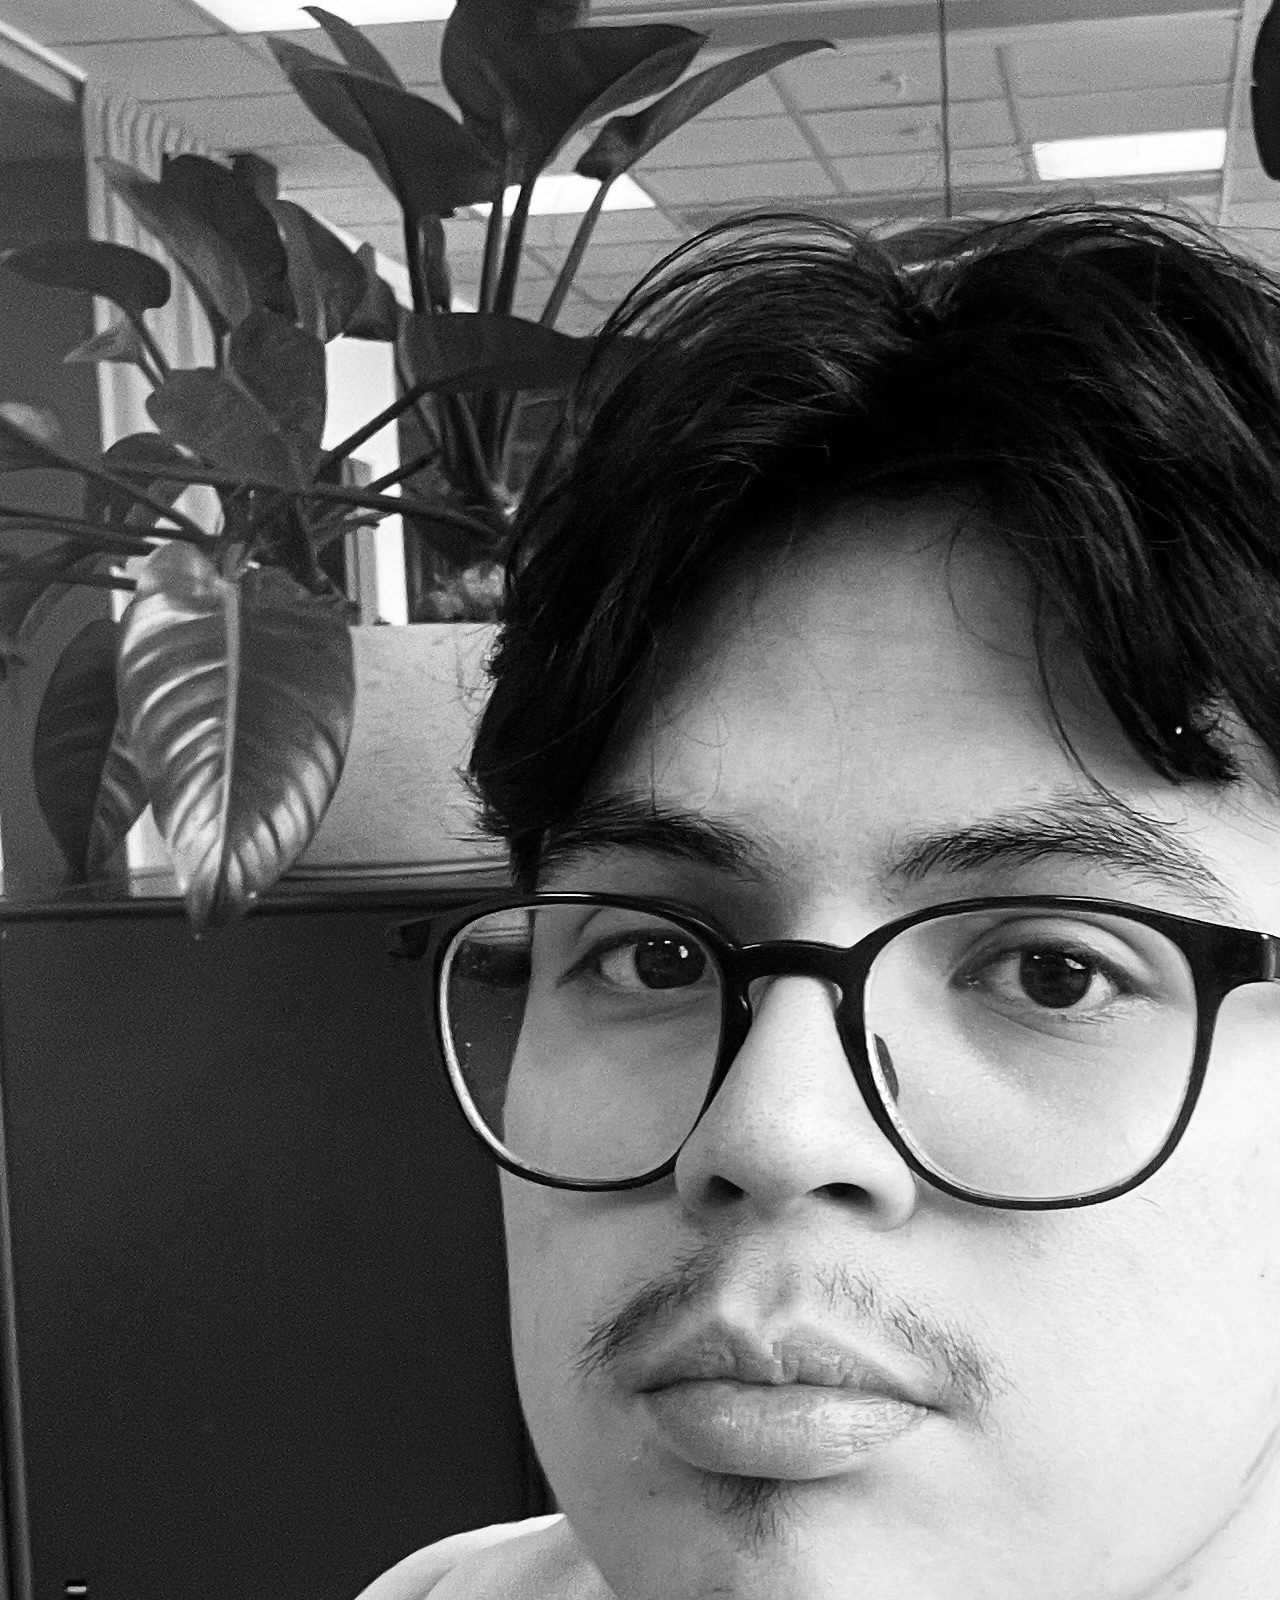
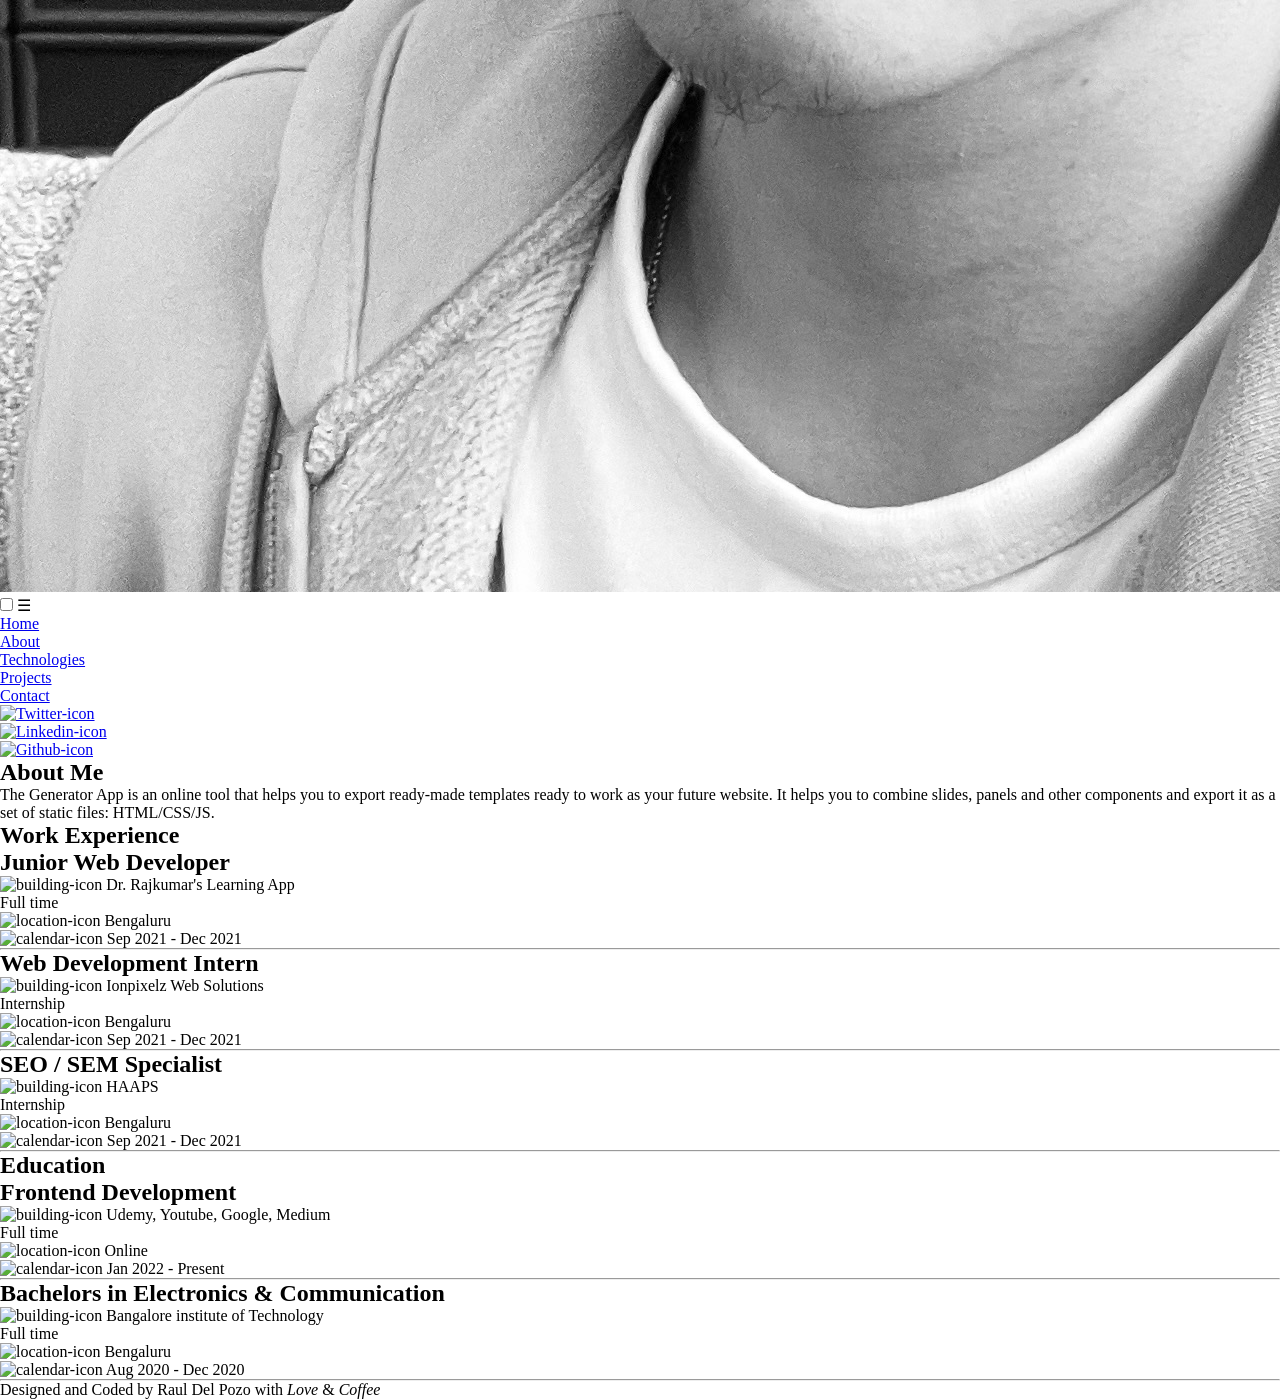
==== public/html/about.html @ 4fd84016 "Lagt till rätt mycket från den gamla uppgiften, för det mesta alla html och lite root element i base" ====
<!DOCTYPE html>
<html lang="en">
  <head>
    <meta charset="UTF-8">
    <meta name="viewport" content="width=device-width, initial-scale=1.0">
    <title>Raul's portfolio</title>
    <link rel="stylesheet" href="../css/about.css">
    <link rel="stylesheet" href="../css/base.css">
    <script type="module" src="js/main.js"></script>
  </head>
  <body>
      <header class="header">
        
        <a href="index.html" class="logo">
          <figure class="logo-image"><img src="../assets/portrait.jpeg" alt="Smaller portrait"></figure>
        </a>
      
      <!--menu button-->  

      <input type="checkbox" id="menu-toggle">
      <label for="menu-toggle" class="menu-button">☰</label>

      <nav class="nav">
        <ul>
          <li><a href="index.html">Home</a></li>
          <li><a href="about.html">About</a></li>
          <li><a href="tech.html">Technologies</a></li>
          <li><a href="projects.html">Projects</a></li>
          <li><a href="contacts.html">Contact</a></li>
        </ul>  
        <nav class="socials">
          <ul>
            <li>
              <a href="https://x.com/?lang=sv"><img src="images/twitter.png" alt="Twitter-icon"></a></li>
            <li>
              <a href="https://se.linkedin.com/"><img src="images/linkedin.png" alt="Linkedin-icon"></a></li>
            <li>
              <a href="https://github.com/"><img src="images/github.png" alt="Github-icon"></a></li>
          </ul>
        </nav>
      </nav>  

    </header>      

    <main>
        <section class="about">
            <h1>About Me</h1>
            <p>The Generator App is an online tool that helps you to export ready-made templates ready to work
                as your future website. It helps you to combine slides, panels and other components and export 
                it as a set of static files: HTML/CSS/JS.</p>
        </section>
            <section class="work-experience">
                <h1>Work Experience</h1>
                <article class="job">
                    <h2>Junior Web Developer</h2>
                    <p class="company"><img src="images/building.png" alt="building-icon"> Dr. Rajkumar's Learning App</p>
                    <p class="status">Full time</p>
                    <p class="location"><img src="images/location-pin.png" alt="location-icon"> Bengaluru</p>
                    <p class="dates"><img src="images/calendar.png" alt="calendar-icon"> Sep 2021 - Dec 2021</p>
                </article>    
                    <hr class="divider">
                <article class="job">
                    <h2>Web Development Intern</h2>
                    <p class="company"><img src="images/building.png" alt="building-icon"> Ionpixelz Web Solutions</p>
                    <p class="status">Internship</p>
                    <p class="location"><img src="images/location-pin.png" alt="location-icon"> Bengaluru</p>
                    <p class="dates"><img src="images/calendar.png" alt="calendar-icon"> Sep 2021 - Dec 2021</p>
                </article>
                    <hr class="divider">
                 <article class="job">
                    <h2>SEO / SEM Specialist</h2>
                    <p class="company"><img src="images/building.png" alt="building-icon"> HAAPS</p>
                    <p class="status">Internship</p>
                    <p class="location"><img src="images/location-pin.png" alt="location-icon"> Bengaluru</p>
                    <p class="dates"><img src="images/calendar.png" alt="calendar-icon"> Sep 2021 - Dec 2021</p>
                </article>
                    <hr class="divider">   
            </section>     
        <section class="education"> 
            <h1>Education</h1>
                <article class="program">
                    <h2>Frontend Development</h2>
                    <p class="school"><img src="images/building.png" alt="building-icon"> Udemy, Youtube, Google, Medium</p>
                    <p class="status">Full time</p>
                    <p class="location"><img src="images/location-pin.png" alt="location-icon"> Online</p>
                    <p class="dates"><img src="images/calendar.png" alt="calendar-icon"> Jan 2022 - Present</p>
                </article>
                    <hr class="divider">
                <article class="program">
                    <h2>Bachelors in Electronics & Communication</h2>
                    <p class="school"><img src="images/building.png" alt="building-icon"> Bangalore institute of Technology</p>
                    <p class="status">Full time</p>
                    <p class="location"><img src="images/location-pin.png" alt="location-icon"> Bengaluru</p>
                    <p class="dates"><img src="images/calendar.png" alt="calendar-icon"> Aug 2020 - Dec 2020</p>
                </article>
                    <hr class="divider">
        </section>        
    </main>

    <!--Footer-->  

    <footer>
      <p class="footer-text">Designed and Coded by Raul Del Pozo with <i>Love</i> & <i>Coffee</i></p>
    </footer>
    
    </body>

  </html>
---- public/css/base.css ----
@import url("https://fonts.googleapis.com/css2?family=DM+Sans:wght@400;500;600;700&family=Manrope:wght@400;500;600;700&display=swap");

:root {
    --color-text-primary: #1B2A33;
    --color-text-secondary: #5A6B65;
    --font-family-header: "Poppins", sans-serif;
    --font-family-body: "DM Sans", sans-serif;
    --color-background: #E6EFE2;
    --color-accent-primary: #2DBE7A;
    --color-accent-secondary: #E2506F;
}













/*Reset alla grundinställningar för alla element*/
* {
    margin: 0;
    padding: 0;
    box-sizing: border-box;
}
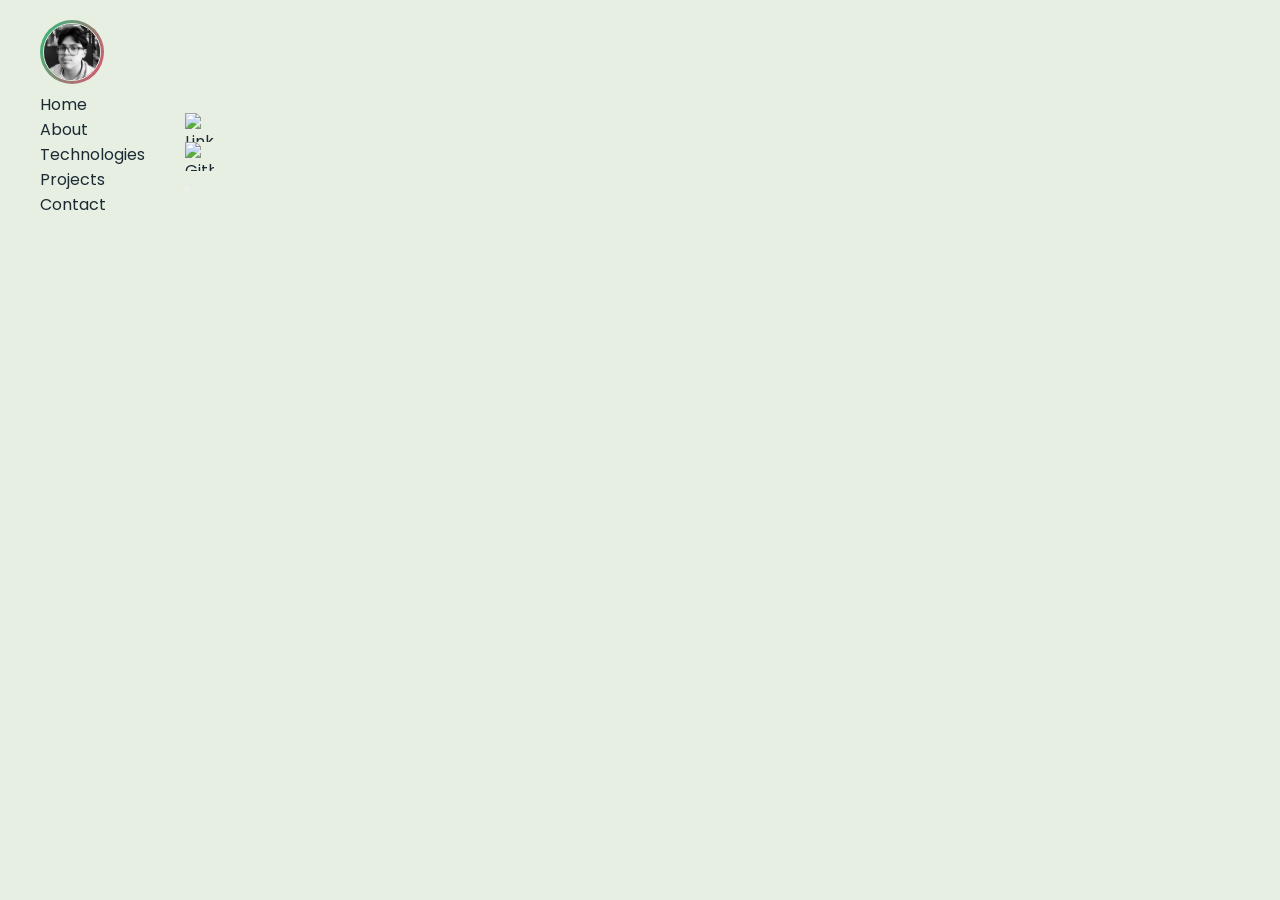
==== commit f6d2f220: "Lade till all base.css som kommer finnas på alla sidor. La lite html till about sidan som sedan komm" ====
--- a/public/html/about.html
+++ b/public/html/about.html
@@ -3,106 +3,48 @@
   <head>
     <meta charset="UTF-8">
     <meta name="viewport" content="width=device-width, initial-scale=1.0">
+    <meta name="theme-color" content="#E6EFE2">
     <title>Raul's portfolio</title>
+    <link rel="stylesheet" href="../css/base.css"/>
     <link rel="stylesheet" href="../css/about.css">
-    <link rel="stylesheet" href="../css/base.css">
-    <script type="module" src="js/main.js"></script>
+    <script src="js/main.js" defer></script>
   </head>
   <body>
       <header class="header">
         
-        <a href="index.html" class="logo">
-          <figure class="logo-image"><img src="../assets/portrait.jpeg" alt="Smaller portrait"></figure>
+        <a href="/public/index.html" class="logo">
+          <img src="../assets/portrait.jpeg" alt="Smaller portrait" aria-label="Raul-home">
         </a>
       
       <!--menu button-->  
 
-      <input type="checkbox" id="menu-toggle">
-      <label for="menu-toggle" class="menu-button">☰</label>
+      <button class="menu-button" type="button" aria-label="Toggle-menu" aria-expanded="false" aria-controls="site-nav">☰</button>
 
-      <nav class="nav">
-        <ul>
-          <li><a href="index.html">Home</a></li>
-          <li><a href="about.html">About</a></li>
-          <li><a href="tech.html">Technologies</a></li>
-          <li><a href="projects.html">Projects</a></li>
-          <li><a href="contacts.html">Contact</a></li>
+      <nav class="nav" id="site-nav" aria-label="Main">
+        <ul class="nav-list">
+          <li><a href="/public/index.html">Home</a></li>
+          <li><a href="html/about.html">About</a></li>
+          <li><a href="html/tech.html">Technologies</a></li>
+          <li><a href="html/projects.html">Projects</a></li>
+          <li><a href="html/contacts.html">Contact</a></li>
         </ul>  
         <nav class="socials">
           <ul>
             <li>
-              <a href="https://x.com/?lang=sv"><img src="images/twitter.png" alt="Twitter-icon"></a></li>
-            <li>
               <a href="https://se.linkedin.com/"><img src="images/linkedin.png" alt="Linkedin-icon"></a></li>
             <li>
               <a href="https://github.com/"><img src="images/github.png" alt="Github-icon"></a></li>
+            <li>
+              <button class="dark-mode-toggle" aria-label="Toggle dark mode"></button></li>
           </ul>
         </nav>
       </nav>  
-
-    </header>      
-
-    <main>
-        <section class="about">
-            <h1>About Me</h1>
-            <p>The Generator App is an online tool that helps you to export ready-made templates ready to work
-                as your future website. It helps you to combine slides, panels and other components and export 
-                it as a set of static files: HTML/CSS/JS.</p>
-        </section>
-            <section class="work-experience">
-                <h1>Work Experience</h1>
-                <article class="job">
-                    <h2>Junior Web Developer</h2>
-                    <p class="company"><img src="images/building.png" alt="building-icon"> Dr. Rajkumar's Learning App</p>
-                    <p class="status">Full time</p>
-                    <p class="location"><img src="images/location-pin.png" alt="location-icon"> Bengaluru</p>
-                    <p class="dates"><img src="images/calendar.png" alt="calendar-icon"> Sep 2021 - Dec 2021</p>
-                </article>    
-                    <hr class="divider">
-                <article class="job">
-                    <h2>Web Development Intern</h2>
-                    <p class="company"><img src="images/building.png" alt="building-icon"> Ionpixelz Web Solutions</p>
-                    <p class="status">Internship</p>
-                    <p class="location"><img src="images/location-pin.png" alt="location-icon"> Bengaluru</p>
-                    <p class="dates"><img src="images/calendar.png" alt="calendar-icon"> Sep 2021 - Dec 2021</p>
-                </article>
-                    <hr class="divider">
-                 <article class="job">
-                    <h2>SEO / SEM Specialist</h2>
-                    <p class="company"><img src="images/building.png" alt="building-icon"> HAAPS</p>
-                    <p class="status">Internship</p>
-                    <p class="location"><img src="images/location-pin.png" alt="location-icon"> Bengaluru</p>
-                    <p class="dates"><img src="images/calendar.png" alt="calendar-icon"> Sep 2021 - Dec 2021</p>
-                </article>
-                    <hr class="divider">   
-            </section>     
-        <section class="education"> 
-            <h1>Education</h1>
-                <article class="program">
-                    <h2>Frontend Development</h2>
-                    <p class="school"><img src="images/building.png" alt="building-icon"> Udemy, Youtube, Google, Medium</p>
-                    <p class="status">Full time</p>
-                    <p class="location"><img src="images/location-pin.png" alt="location-icon"> Online</p>
-                    <p class="dates"><img src="images/calendar.png" alt="calendar-icon"> Jan 2022 - Present</p>
-                </article>
-                    <hr class="divider">
-                <article class="program">
-                    <h2>Bachelors in Electronics & Communication</h2>
-                    <p class="school"><img src="images/building.png" alt="building-icon"> Bangalore institute of Technology</p>
-                    <p class="status">Full time</p>
-                    <p class="location"><img src="images/location-pin.png" alt="location-icon"> Bengaluru</p>
-                    <p class="dates"><img src="images/calendar.png" alt="calendar-icon"> Aug 2020 - Dec 2020</p>
-                </article>
-                    <hr class="divider">
-        </section>        
-    </main>
+    </header>    
 
     <!--Footer-->  
 
-    <footer>
-      <p class="footer-text">Designed and Coded by Raul Del Pozo with <i>Love</i> & <i>Coffee</i></p>
-    </footer>
-    
+     <footer>
+      <p class="footer-text">Designed and Coded by Raul Del Pozo with <i>Love</i> &amp; <i>Food</i></p>
+     </footer>
     </body>
-
   </html>
--- a/public/css/base.css
+++ b/public/css/base.css
@@ -1,30 +1,203 @@
-@import url("https://fonts.googleapis.com/css2?family=DM+Sans:wght@400;500;600;700&family=Manrope:wght@400;500;600;700&display=swap");
+@import url("https://fonts.googleapis.com/css2?family=DM+Sans:wght@400;500;600;700&family=Poppins:wght@400;500;600;700&display=swap");
 
 :root {
+     /*Text colors*/
     --color-text-primary: #1B2A33;
     --color-text-secondary: #5A6B65;
-    --font-family-header: "Poppins", sans-serif;
-    --font-family-body: "DM Sans", sans-serif;
     --color-background: #E6EFE2;
     --color-accent-primary: #2DBE7A;
     --color-accent-secondary: #E2506F;
-}
-
-
-
-
-
-
-
-
-
-
-
-
+    --gradient-accent: linear-gradient(120deg, var(--color-accent-primary), var(--color-accent-secondary));
+
+    /*Fonts*/
+    --font-family-header: "Poppins", sans-serif;
+    --font-family-body: "DM Sans", sans-serif;
+
+    /*Font sizes*/
+    --font-size-header: clamp(2rem, 6.6vw, 4rem);
+    --font-size-secondary-header: clamp(1.5rem, 4.5vw, 2.5rem);
+    --font-size-body:clamp(1rem, 2.5vw, 1.25rem);
+    --font-size-layout: clamp(0.5rem, 1vw, 0.75rem);
+
+    /*Layout*/
+    --side-padding: clamp(1.25rem, 11vw, 2.5rem);
+    
+}
 
 /*Reset alla grundinställningar för alla element*/
 * {
     margin: 0;
     padding: 0;
     box-sizing: border-box;
+}
+
+
+/*Gör allt fint och fokusbart*/
+:focus-visible { outline: 0.12rem solid var(--color-accent-secondary); outline-offset: 0.15rem; }
+
+ul { list-style: none; }
+
+a  { color: inherit; text-decoration: none; }
+
+img { max-width: 100%; }
+
+html { background: var(--color-background); }
+
+/*Menu for every page*/
+body {
+    max-width: 100%;
+    min-height: 100vh;
+    margin-inline: auto;
+    display: grid;
+    grid-template-rows: auto 1fr auto;
+    background: var(--color-background);
+    color: var(--color-text-primary);
+    font-family: var(--font-family-header);
+    }   
+
+
+
+.header {
+    display: flex;
+    flex-wrap: wrap;
+    align-items: center;
+    justify-content: space-between;
+    gap: 1rem 1.5rem;
+    padding: 1.25rem var(--side-padding) 0;
+    position: relative;
+}
+
+.logo {
+    display: inline-flex;
+    flex-direction: column;
+    align-items: flex-start;
+    width: var(--font-size-header);  
+    height: var(--font-size-header);
+    padding: 0.2rem;
+    
+    border-radius: 50%;
+    background: var(--gradient-accent);
+
+    img {
+        display: block;
+        width: 100%;
+        aspect-ratio: 1;
+        object-fit: cover;
+        border-radius: 50%;
+        border: 0.1rem solid var(--color-background);
+    }
+}
+
+.menu-button {
+    background: none;
+    border: 0;
+    font: inherit;
+    font-size: var(--font-size-body);
+    line-height: 1;
+    color: var(--color-text-primary);
+    cursor: pointer;
+    padding: 0.25rem;
+}
+
+.nav {
+    display: none;
+    position: absolute;
+    top: 100%;
+    left: 0;
+    right: 0;
+    z-index: 100;
+    padding: 0.5rem var(--side-padding) 1.5rem;
+    background: var(--color-background);}
+
+.nav.is-open {
+    display: block;
+}
+
+.nav-links {
+    margin-top: 0.5rem;
+    text-align: center;
+}
+
+.nav-links a {
+    display: block;
+    padding: 1rem 0;
+    font-size: 1.1rem;
+    font-weight: 600;
+    transition: color 0.2s;
+}
+
+.nav-links a:hover { color: var(--color-accent-secondary); 
+}
+
+.socials {
+    display: flex;
+    justify-content: space-around;
+    margin: 0.75rem 0 0.5rem;
+    
+    img {
+    display: block;
+    width: 2.25rem;
+    height: 2.25rem;
+    transition: transform 0.2s;
+    }
+}
+
+.socials a:hover img { transform: scale(1.12); 
+}
+
+
+/*Footer*/
+
+footer {
+    margin-top: 0;
+    padding: var(--side-padding);
+    text-align: center;
+    font-size: var(--font-size-layout);
+}
+.footer-text i { 
+    font-style: italic; 
+    background: var(--gradient-accent);
+    -webkit-background-clip: text;
+    background-clip: text;
+    color: transparent;
+}
+
+/*Laptop view - 1024px*/
+
+@media (min-width: 64rem) {
+
+    .menu-button { display: none; 
+    }
+
+    .header {
+        flex-wrap: nowrap;
+        align-items: center;
+    }
+
+    .nav,
+    .nav.is-open {
+        display: flex;
+        align-items: center;
+        gap: 2.5rem;
+        width: auto;
+    }
+
+    .nav-links {
+        display: flex;
+        gap: 2.5rem;
+        margin: 0;
+    }
+
+    .nav-links a {
+        padding: 0;
+        font-size: var(--font-size-body);
+        font-weight: 500;
+        color: var(--color-text-secondary);
+    }
+
+    .socials {
+        gap: 1rem;
+        margin: 0;
+    }
+    .socials img { width: 1.8rem; height: 1.8rem; }
 }
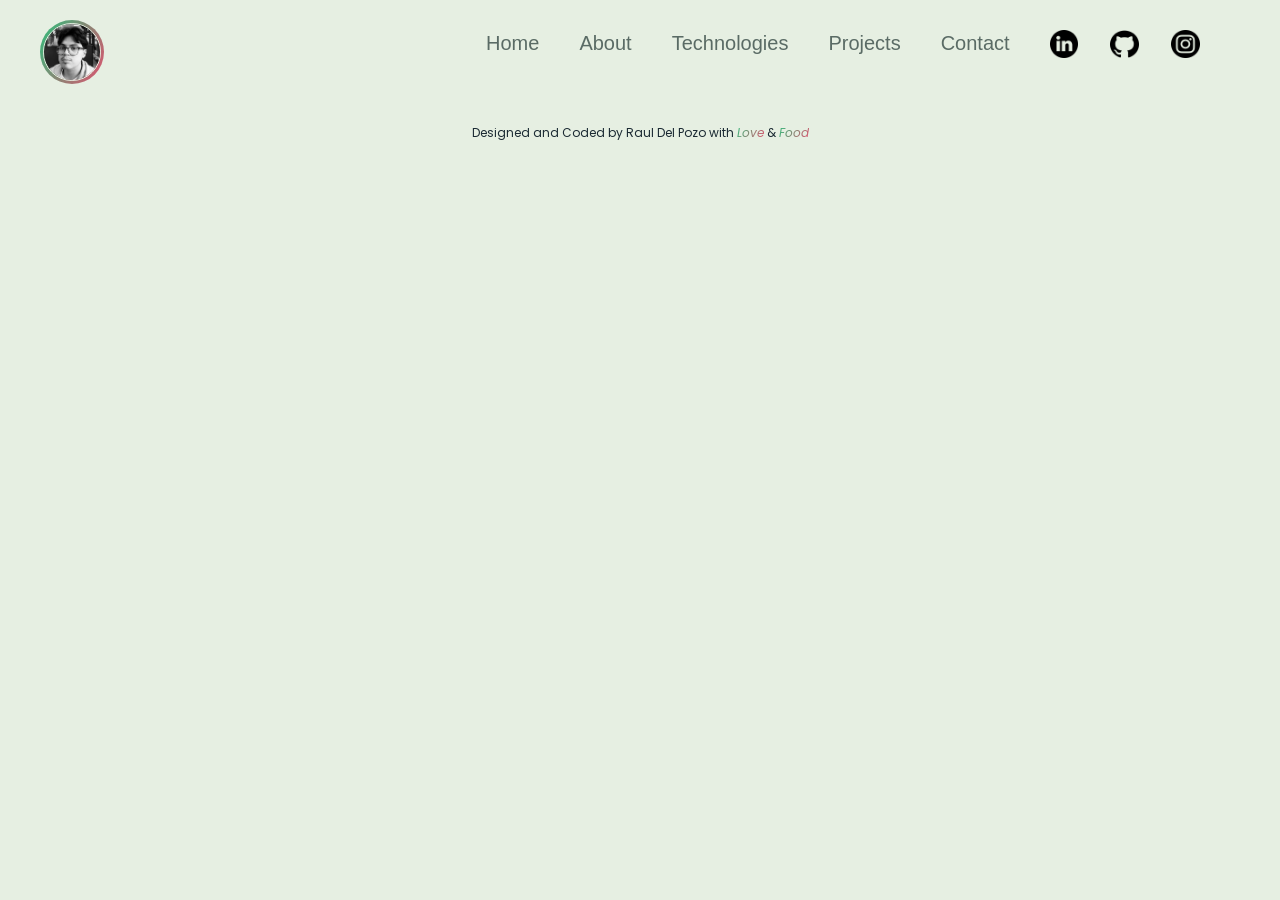
==== commit 3e3d1839: "I added some pictures for the Icons in the navs and headers. Made sure it didnt push the page down a" ====
--- a/public/html/about.html
+++ b/public/html/about.html
@@ -7,7 +7,7 @@
     <title>Raul's portfolio</title>
     <link rel="stylesheet" href="../css/base.css"/>
     <link rel="stylesheet" href="../css/about.css">
-    <script src="js/main.js" defer></script>
+    <script type="module" src="../js/main.js"></script>
   </head>
   <body>
       <header class="header">
@@ -21,21 +21,21 @@
       <button class="menu-button" type="button" aria-label="Toggle-menu" aria-expanded="false" aria-controls="site-nav">☰</button>
 
       <nav class="nav" id="site-nav" aria-label="Main">
-        <ul class="nav-list">
+        <ul class="nav-links">
           <li><a href="/public/index.html">Home</a></li>
-          <li><a href="html/about.html">About</a></li>
-          <li><a href="html/tech.html">Technologies</a></li>
-          <li><a href="html/projects.html">Projects</a></li>
-          <li><a href="html/contacts.html">Contact</a></li>
+          <li><a href="../html/about.html">About</a></li>
+          <li><a href="../html/tech.html">Technologies</a></li>
+          <li><a href="../html/projects.html">Projects</a></li>
+          <li><a href="../html/contacts.html">Contact</a></li>
         </ul>  
         <nav class="socials">
           <ul>
             <li>
-              <a href="https://se.linkedin.com/"><img src="images/linkedin.png" alt="Linkedin-icon"></a></li>
+              <a href="https://se.linkedin.com/"><img src="../assets/linkedin.png" alt="Linkedin-icon"></a></li>
             <li>
-              <a href="https://github.com/"><img src="images/github.png" alt="Github-icon"></a></li>
+              <a href="https://github.com/"><img src="../assets/github.png" alt="Github-icon"></a></li>
             <li>
-              <button class="dark-mode-toggle" aria-label="Toggle dark mode"></button></li>
+              <a href="https://instagram.com/"><img src="../assets/instagram.png" alt="Insta-icon"></a></li>
           </ul>
         </nav>
       </nav>  
--- a/public/css/base.css
+++ b/public/css/base.css
@@ -20,7 +20,7 @@
     --font-size-layout: clamp(0.5rem, 1vw, 0.75rem);
 
     /*Layout*/
-    --side-padding: clamp(1.25rem, 11vw, 2.5rem);
+    --side-padding: clamp(1.25rem, 12vw, 2.5rem);
     
 }
 
@@ -135,10 +135,16 @@
     margin: 0.75rem 0 0.5rem;
     
     img {
-    display: block;
-    width: 2.25rem;
-    height: 2.25rem;
-    transition: transform 0.2s;
+        display: block;
+        width: 2.25rem;
+        height: 2.25rem;
+        transition: transform 0.2s;
+    }
+
+    ul {
+        display: flex;
+        justify-content: center;
+        gap: 2rem;
     }
 }
 
@@ -176,6 +182,7 @@
 
     .nav,
     .nav.is-open {
+        position: static;
         display: flex;
         align-items: center;
         gap: 2.5rem;
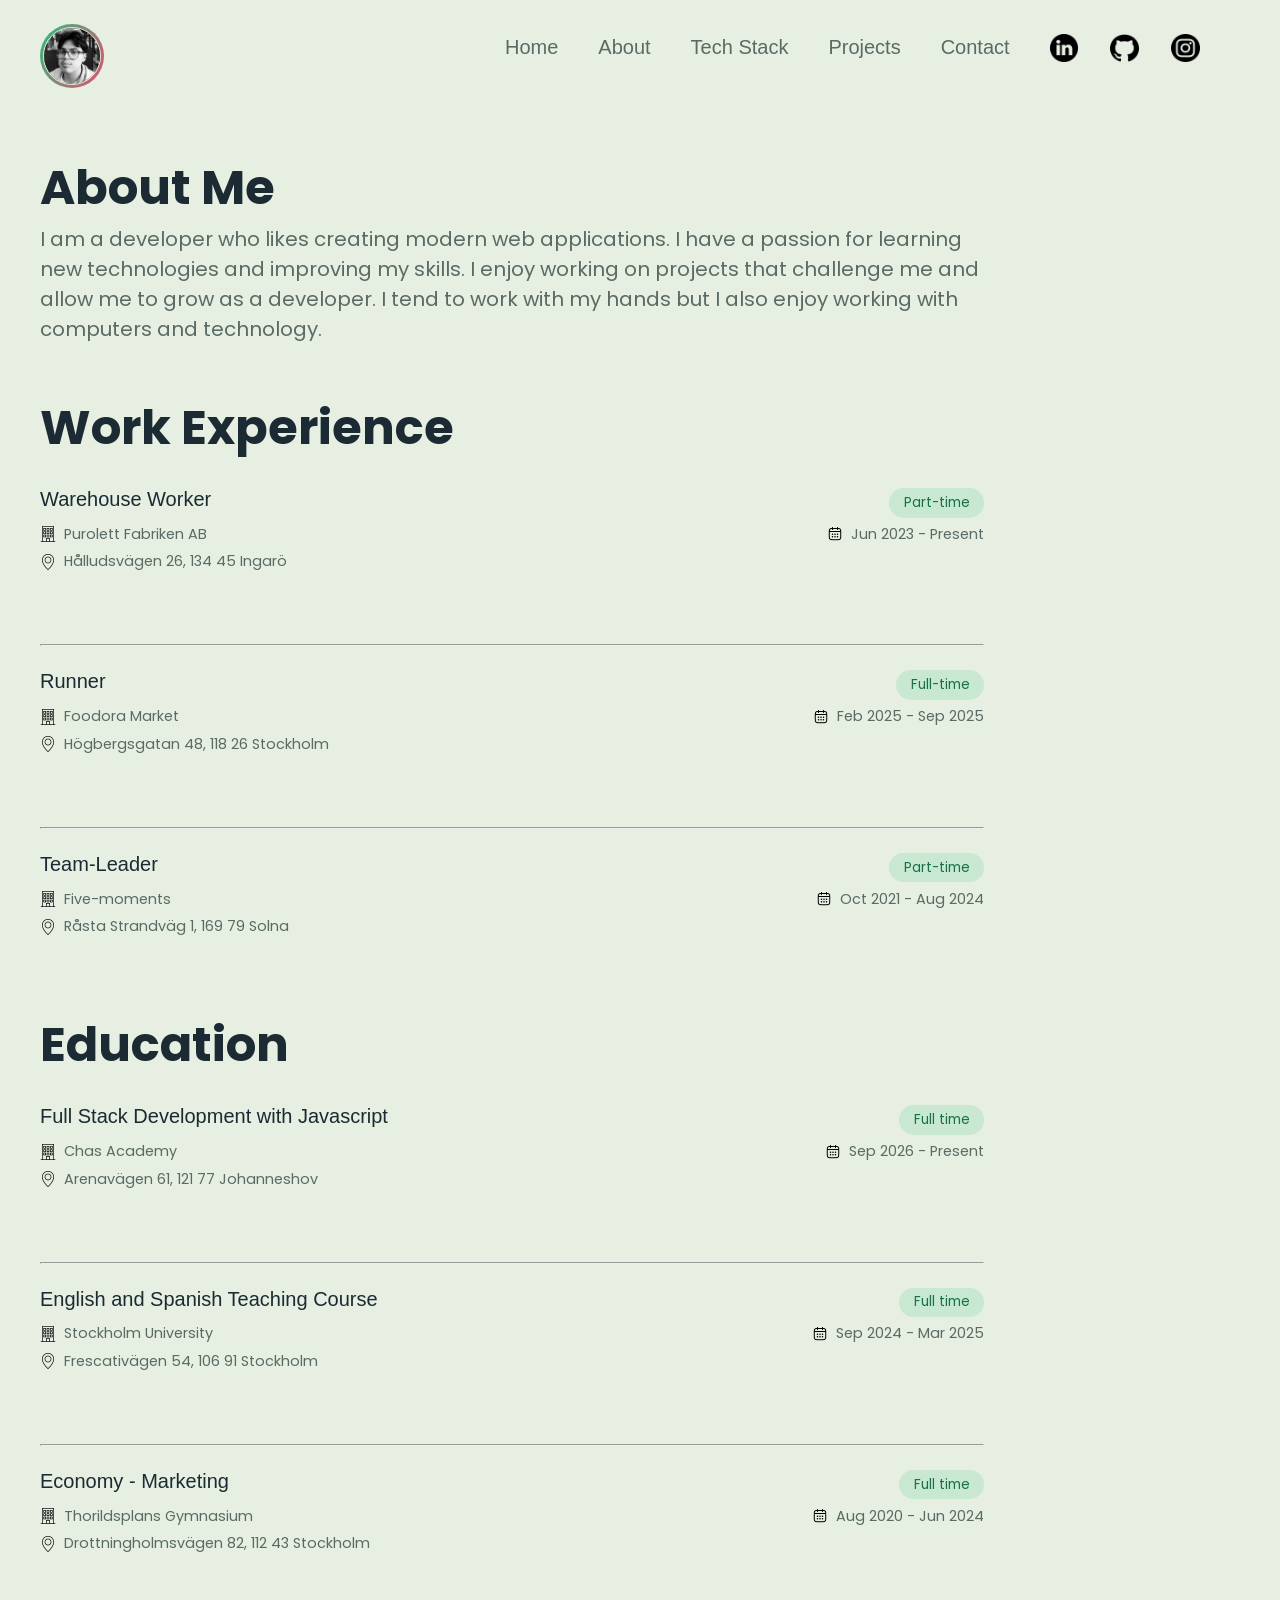
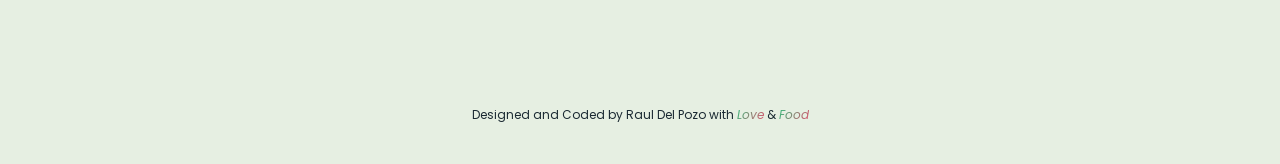
==== commit de8519ea: "Ändrade ordet Technologies till tech stack på alla html, lade till mina gamla .png frpn u01 Lade til" ====
--- a/public/html/about.html
+++ b/public/html/about.html
@@ -8,6 +8,7 @@
     <link rel="stylesheet" href="../css/base.css"/>
     <link rel="stylesheet" href="../css/about.css">
     <script type="module" src="../js/main.js"></script>
+    <script type="module" src="../js/about.js"></script>
   </head>
   <body>
       <header class="header">
@@ -24,7 +25,7 @@
         <ul class="nav-links">
           <li><a href="/public/index.html">Home</a></li>
           <li><a href="../html/about.html">About</a></li>
-          <li><a href="../html/tech.html">Technologies</a></li>
+          <li><a href="../html/tech.html">Tech Stack</a></li>
           <li><a href="../html/projects.html">Projects</a></li>
           <li><a href="../html/contacts.html">Contact</a></li>
         </ul>  
@@ -41,6 +42,19 @@
       </nav>  
     </header>    
 
+    <!--About me section, fetched from about.json-->
+
+    <main>
+      <section class="about" id="about">
+        </section>
+
+        <section class="work-experience" id="work-experience">
+        </section>
+
+        <section class="education" id="education">
+        </section>
+    </main>
+
     <!--Footer-->  
 
      <footer>
--- a/public/css/base.css
+++ b/public/css/base.css
@@ -14,14 +14,26 @@
     --font-family-body: "DM Sans", sans-serif;
 
     /*Font sizes*/
-    --font-size-header: clamp(2rem, 6.6vw, 4rem);
-    --font-size-secondary-header: clamp(1.5rem, 4.5vw, 2.5rem);
+    --font-size-intro: clamp(2rem, 6.6vw, 4rem);
+    --font-size-header: clamp(1.75rem, 5vw, 3rem);
+    --font-size-secondary-header: clamp(1.5rem, 4.5vw, 2.2rem);
     --font-size-body:clamp(1rem, 2.5vw, 1.25rem);
     --font-size-layout: clamp(0.5rem, 1vw, 0.75rem);
 
+    /*Font weights*/
+    --font-weight-header: 700;
+    --font-weight-secondary-header: 600;
+    --font-weight-body: 500;
+
+    /*line-height*/
+    --standard: 1.15;
+
     /*Layout*/
     --side-padding: clamp(1.25rem, 12vw, 2.5rem);
-    
+
+    /*Status pill*/
+    --pill-background-color: rgb(45 190 122 / 0.16);
+    --pill-text-color: #17714A;
 }
 
 /*Reset alla grundinställningar för alla element*/
@@ -46,7 +58,7 @@
 /*Menu for every page*/
 body {
     max-width: 100%;
-    min-height: 100vh;
+    max-height: 100vh;
     margin-inline: auto;
     display: grid;
     grid-template-rows: auto 1fr auto;
@@ -64,17 +76,20 @@
     justify-content: space-between;
     gap: 1rem 1.5rem;
     padding: 1.25rem var(--side-padding) 0;
-    position: relative;
+    position: sticky;
+    top: 0;
+    z-index: 200;
+    background-color: var(--color-background);
+    padding: 1.5rem var(--side-padding);
 }
 
 .logo {
     display: inline-flex;
     flex-direction: column;
     align-items: flex-start;
-    width: var(--font-size-header);  
-    height: var(--font-size-header);
-    padding: 0.2rem;
-    
+    width: var(--font-size-intro);  
+    height: var(--font-size-intro);
+    padding: clamp(0.05rem, 1vw, 0.2rem);
     border-radius: 50%;
     background: var(--gradient-accent);
 
@@ -92,7 +107,7 @@
     background: none;
     border: 0;
     font: inherit;
-    font-size: var(--font-size-body);
+    font-size: var(--font-size-secondary-header);
     line-height: 1;
     color: var(--color-text-primary);
     cursor: pointer;
@@ -121,8 +136,8 @@
 .nav-links a {
     display: block;
     padding: 1rem 0;
-    font-size: 1.1rem;
-    font-weight: 600;
+    font-size: var(--font-size-body);
+    font-weight: var(--font-weght-secondary-header);
     transition: color 0.2s;
 }
 
--- a/public/css/about.css
+++ b/public/css/about.css
@@ -0,0 +1,100 @@
+main {
+    width: 100%;
+    max-width: 64rem;
+    padding: var(--side-padding);
+}
+
+main h1 {
+    font-size: var(--font-size-header);
+    font-weight: var(--font-weight-header);
+    line-height: var(--lh-standard);
+}
+
+.about,
+.job,
+.program {
+    margin-bottom: 3rem;
+}
+
+.about p {
+    font-size: var(--font-size-body);
+    color: var(--color-text-secondary);
+}
+
+.job, 
+.program {
+    display: grid;
+    grid-template-columns: 1fr;
+    grid-template-areas: 
+        "title"
+        "status"
+        "place"
+        "location"
+        "dates";
+    row-gap: 0.4rem;
+    padding-block: 1.5rem;
+}
+
+.job h2, 
+.program h2 {
+    grid-area: title;
+    font-size: var(--font-size-body);
+    font-weight: var(--font-weight-body);
+    line-height: var(--lh-standard);
+}
+
+.company,
+.school,
+.location,
+.dates {
+    display: flex;
+    align-items: center;
+    gap: 0.5rem;
+    font-size: 0.9rem;
+    color: var(--color-text-secondary);
+}
+
+.company,
+.school   { grid-area: place; }
+.location { grid-area: location; }
+.dates    { grid-area: dates; }
+.status   { grid-area: status; }
+
+.company img,
+.school img,
+.location img,
+.dates img {
+    width: 1rem;
+    height: 1rem;
+    flex-shrink: 0;
+}
+
+.status {
+    justify-self: start;
+    padding: 0.3rem 0.9rem;
+    margin-block: 0.25rem;
+    border-radius: 999px;
+    font-size: 0.85rem;
+    background: var(--pill-background-color);
+    color: var(--pill-text-color);
+}
+
+@media (min-width: 64rem) {
+    .job,
+    .program {
+        grid-template-columns: 1fr auto;
+        grid-template-areas: 
+            "title     status"
+            "place     dates"
+            "location .";
+    }
+
+    .status { 
+        justify-self: end; 
+        margin-block: 0; }
+
+    .dates  { 
+        justify-self: end; 
+    }
+
+}   
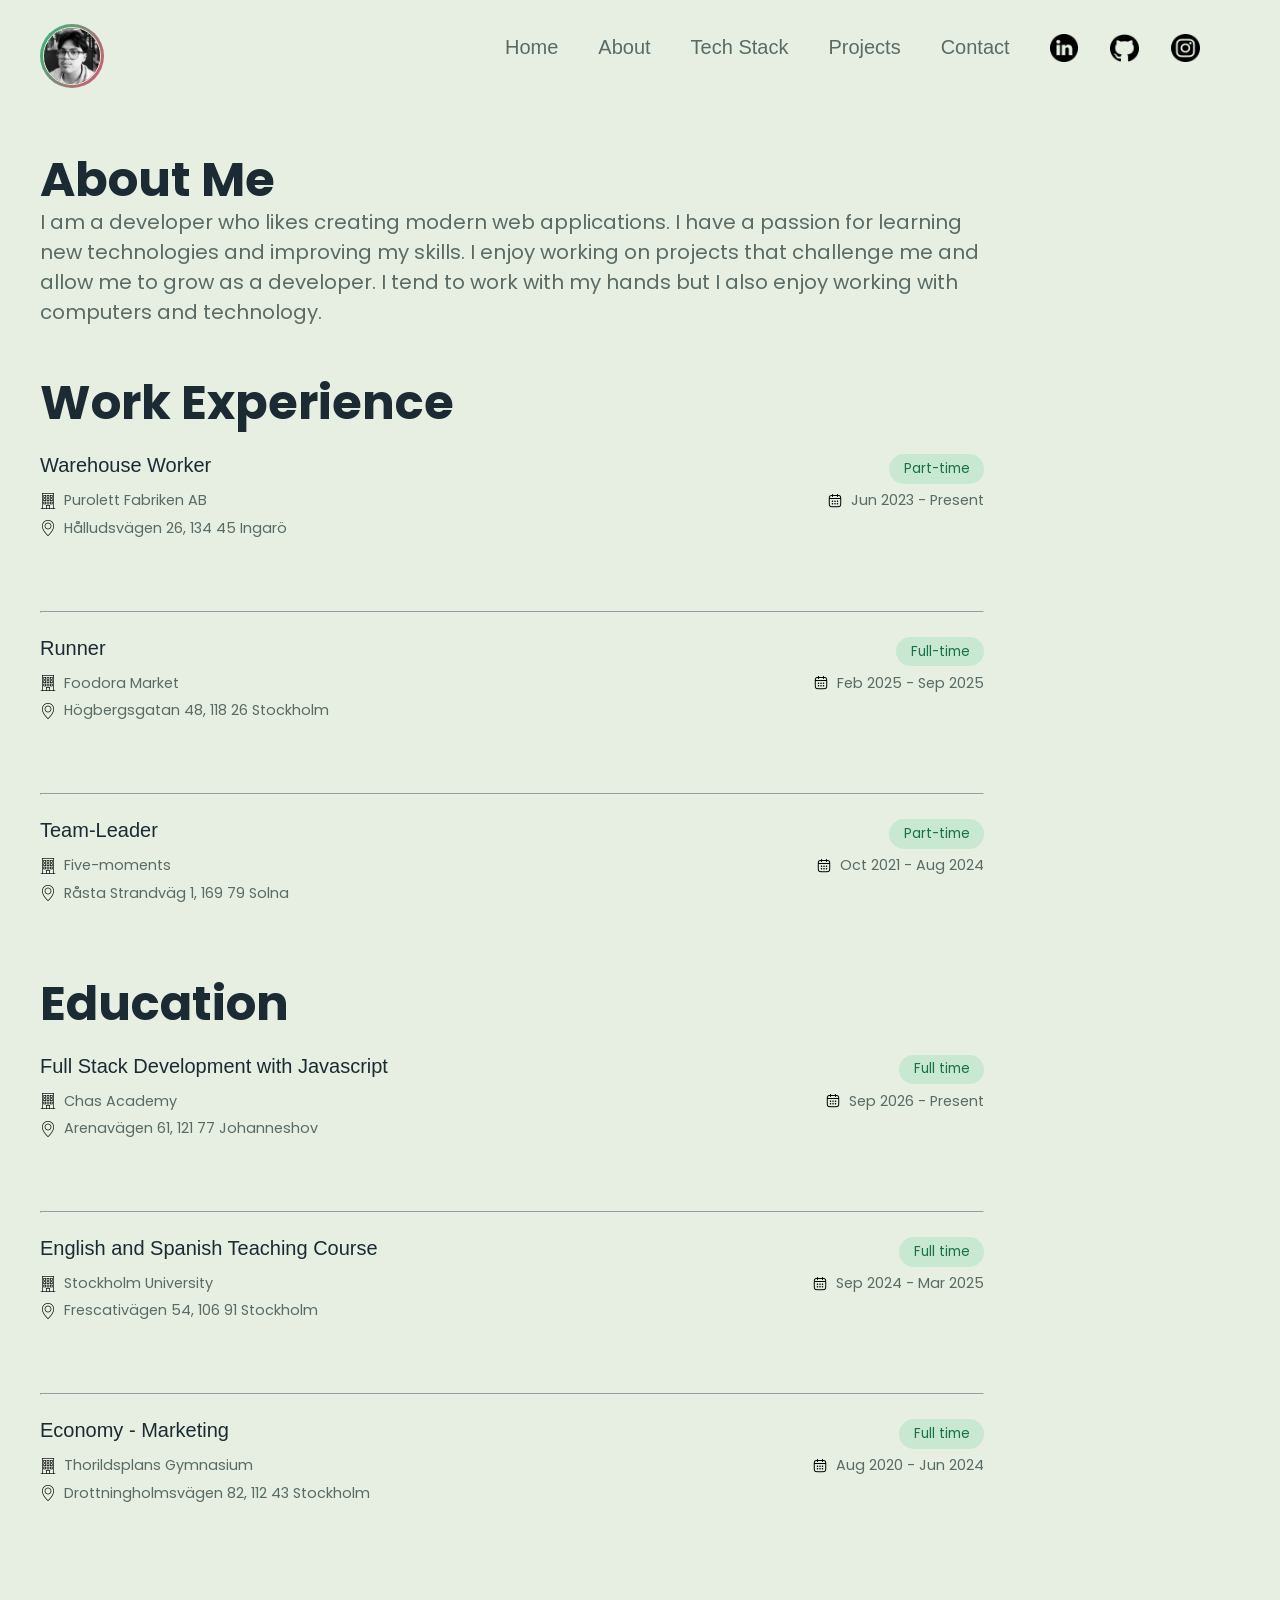
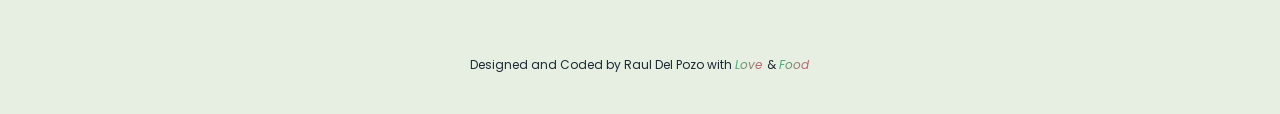
==== commit f46eb242: "Min API för hur about och projects kommer till mina sidor funkade inte rätt så jag gjorde så att det" ====
--- a/public/html/about.html
+++ b/public/html/about.html
@@ -10,7 +10,7 @@
     <script type="module" src="../js/main.js"></script>
     <script type="module" src="../js/about.js"></script>
   </head>
-  <body>
+  <body data-page="about">
       <header class="header">
         
         <a href="/public/index.html" class="logo">
--- a/public/css/base.css
+++ b/public/css/base.css
@@ -1,10 +1,11 @@
 @import url("https://fonts.googleapis.com/css2?family=DM+Sans:wght@400;500;600;700&family=Poppins:wght@400;500;600;700&display=swap");
 
 :root {
-     /*Text colors*/
+     /*Colors*/
     --color-text-primary: #1B2A33;
     --color-text-secondary: #5A6B65;
     --color-background: #E6EFE2;
+    --color-surface: #F4F8EF;
     --color-accent-primary: #2DBE7A;
     --color-accent-secondary: #E2506F;
     --gradient-accent: linear-gradient(120deg, var(--color-accent-primary), var(--color-accent-secondary));
@@ -26,7 +27,8 @@
     --font-weight-body: 500;
 
     /*line-height*/
-    --standard: 1.15;
+    --lh-standard: 1.15;
+    --lh-large: 1.5;
 
     /*Layout*/
     --side-padding: clamp(1.25rem, 12vw, 2.5rem);
@@ -181,6 +183,7 @@
     -webkit-background-clip: text;
     background-clip: text;
     color: transparent;
+    padding-right: 0.15em;
 }
 
 /*Laptop view - 1024px*/
